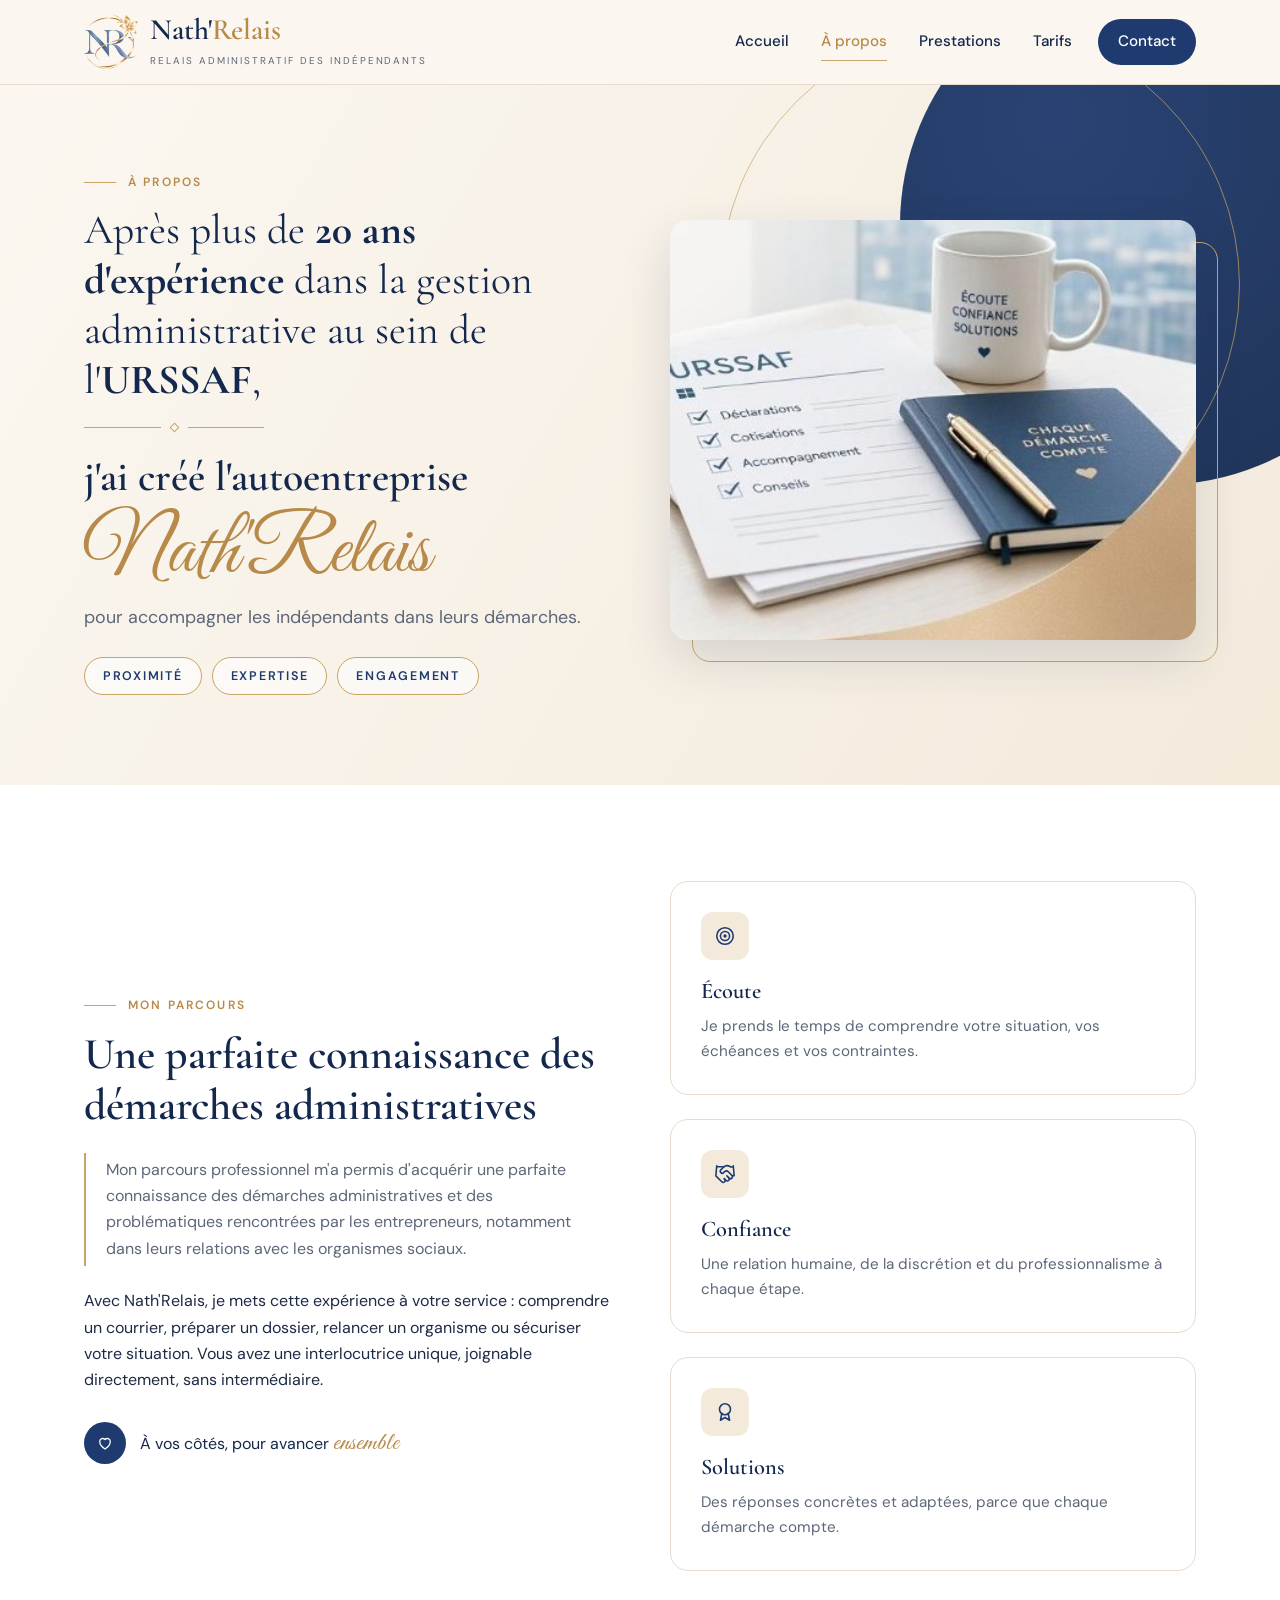
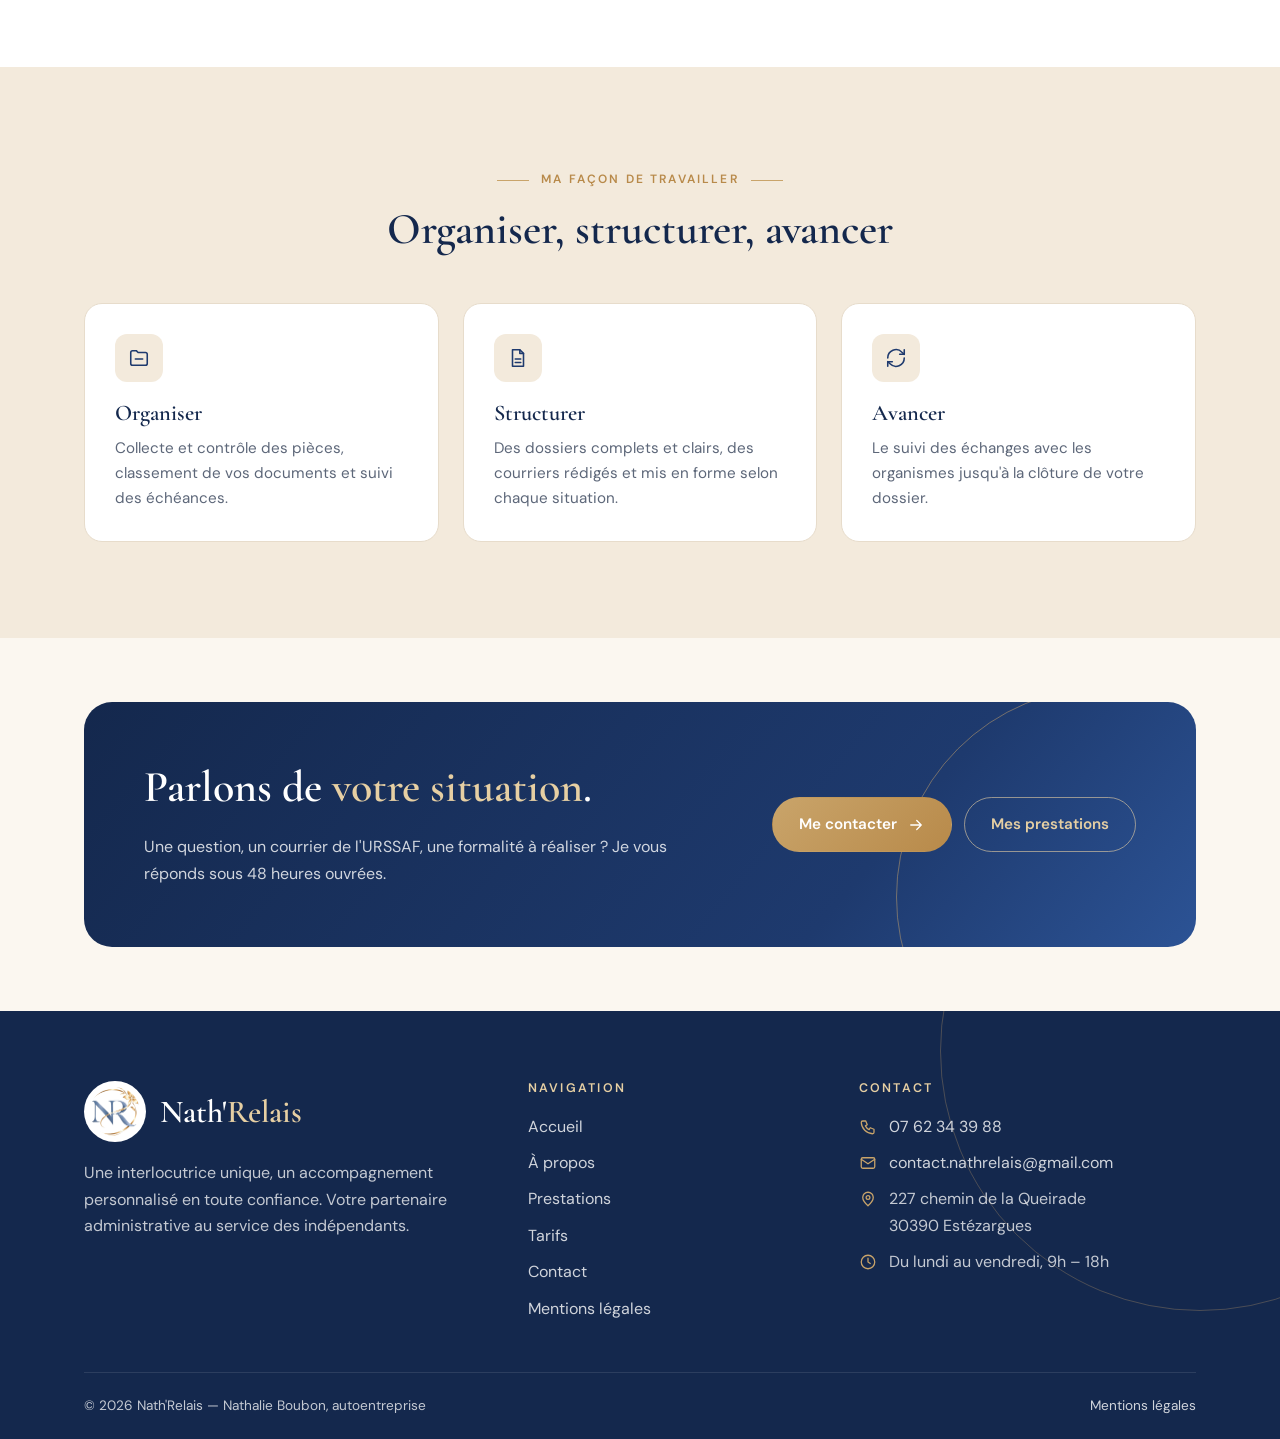
==== a-propos.html @ 30c9ab48 "Site vitrine Nath'Relais : 6 pages, charte bleu/champagne, formulaire de contact Accueil, À propos, " ====
<!DOCTYPE html>
<html lang="fr">
<head>
<meta charset="utf-8">
<meta name="viewport" content="width=device-width, initial-scale=1">
<title>À propos — Nath'Relais</title>
<meta name="description" content="Après plus de 20 ans d'expérience dans la gestion administrative au sein de l'URSSAF, Nathalie a créé Nath'Relais pour accompagner les indépendants.">
<meta name="theme-color" content="#14284d">
<meta property="og:type" content="website">
<meta property="og:title" content="À propos — Nath'Relais">
<meta property="og:description" content="Après plus de 20 ans d'expérience dans la gestion administrative au sein de l'URSSAF, Nathalie a créé Nath'Relais pour accompagner les indépendants.">
<meta property="og:image" content="assets/img/logo.png">
<link rel="icon" type="image/png" sizes="32x32" href="assets/img/favicon-32.png">
<link rel="apple-touch-icon" href="assets/img/apple-touch-icon.png">
<link rel="preconnect" href="https://fonts.googleapis.com">
<link rel="preconnect" href="https://fonts.gstatic.com" crossorigin>
<link href="https://fonts.googleapis.com/css2?family=Cormorant+Garamond:wght@500;600;700&family=DM+Sans:wght@400;500;600;700&family=Great+Vibes&display=swap" rel="stylesheet">
<link rel="stylesheet" href="assets/css/style.css">
</head>
<body>
<a class="skip-link" href="#contenu">Aller au contenu</a>
<header class="site-header">
  <div class="container header-inner">
    <a class="brand" href="index.html" aria-label="Nath'Relais — accueil">
      <img src="assets/img/logo.png" alt="Logo Nath'Relais" width="54" height="53">
      <span>
        <span class="brand-name">Nath'<span>Relais</span></span>
        <span class="brand-tag">Relais administratif des indépendants</span>
      </span>
    </a>
    <button class="nav-toggle" type="button" aria-label="Ouvrir le menu" aria-expanded="false" aria-controls="main-nav"><svg viewBox="0 0 24 24" fill="none" stroke="currentColor" stroke-width="1.7" stroke-linecap="round" stroke-linejoin="round" aria-hidden="true"><path d="M4 7h16M4 12h16M4 17h16"/></svg></button>
    <nav class="main-nav" id="main-nav" aria-label="Navigation principale">
      <ul>
        <li><a href="index.html">Accueil</a></li><li><a href="a-propos.html" aria-current="page">À propos</a></li><li><a href="prestations.html">Prestations</a></li><li><a href="tarifs.html">Tarifs</a></li><li><a href="contact.html" class="nav-cta">Contact</a></li>
      </ul>
    </nav>
  </div>
</header>
<main id="contenu">
<section class="page-hero">
  <div class="container split">
    <div class="about-hero-text">
      <span class="eyebrow">À propos</span>
      <p class="big">Après plus de <strong>20 ans d'expérience</strong> dans la gestion administrative au sein de l'<strong>URSSAF</strong>,</p>
      <div class="divider"><span></span></div>
      <h1 class="big">j'ai créé l'autoentreprise <span class="script script-name">Nath'Relais</span></h1>
      <p class="lead">pour accompagner les indépendants dans leurs démarches.</p>
      <div class="pillars">
        <span class="pillar">Proximité</span>
        <span class="pillar">Expertise</span>
        <span class="pillar">Engagement</span>
      </div>
    </div>
    <div class="split-media">
      <img src="assets/img/apropos-bureau.jpg" alt="Dossier URSSAF, tasse « Écoute, confiance, solutions » et carnet « Chaque démarche compte »" width="430" height="375">
    </div>
  </div>
</section>

<section class="section bg-white">
  <div class="container split">
    <div class="reveal">
      <span class="eyebrow">Mon parcours</span>
      <h2>Une parfaite connaissance des démarches administratives</h2>
      <p class="quote-line">Mon parcours professionnel m'a permis d'acquérir une parfaite connaissance des démarches administratives et des problématiques rencontrées par les entrepreneurs, notamment dans leurs relations avec les organismes sociaux.</p>
      <p>Avec Nath'Relais, je mets cette expérience à votre service : comprendre un courrier, préparer un dossier, relancer un organisme ou sécuriser votre situation. Vous avez une interlocutrice unique, joignable directement, sans intermédiaire.</p>
      <div class="together">
        <span class="heart"><svg viewBox="0 0 24 24" fill="none" stroke="currentColor" stroke-width="1.7" stroke-linecap="round" stroke-linejoin="round" aria-hidden="true"><path d="M12 20s-7-4.4-7-10a4 4 0 0 1 7-2.6A4 4 0 0 1 19 10c0 5.6-7 10-7 10z"/></svg></span>
        <span>À vos côtés, pour avancer <em>ensemble</em></span>
      </div>
    </div>
    <div class="grid reveal">
      <div class="card">
        <div class="card-top"><span class="icon-box"><svg viewBox="0 0 24 24" fill="none" stroke="currentColor" stroke-width="1.7" stroke-linecap="round" stroke-linejoin="round" aria-hidden="true"><circle cx="12" cy="12" r="9"/><circle cx="12" cy="12" r="5"/><circle cx="12" cy="12" r="1"/></svg></span></div>
        <h3>Écoute</h3>
        <p>Je prends le temps de comprendre votre situation, vos échéances et vos contraintes.</p>
      </div>
      <div class="card">
        <div class="card-top"><span class="icon-box"><svg viewBox="0 0 24 24" fill="none" stroke="currentColor" stroke-width="1.7" stroke-linecap="round" stroke-linejoin="round" aria-hidden="true"><path d="m11 17 2 2a1 1 0 1 0 3-3"/><path d="m14 14 2.5 2.5a1 1 0 1 0 3-3l-3.88-3.88a3 3 0 0 0-4.24 0l-.88.88a1 1 0 1 1-3-3l2.81-2.81a5.79 5.79 0 0 1 7.06-.87l.47.28a2 2 0 0 0 1.42.25L21 4"/><path d="m21 3 1 11h-2"/><path d="M3 3 2 14l6.5 6.5a1 1 0 1 0 3-3"/><path d="M3 4h8"/></svg></span></div>
        <h3>Confiance</h3>
        <p>Une relation humaine, de la discrétion et du professionnalisme à chaque étape.</p>
      </div>
      <div class="card">
        <div class="card-top"><span class="icon-box"><svg viewBox="0 0 24 24" fill="none" stroke="currentColor" stroke-width="1.7" stroke-linecap="round" stroke-linejoin="round" aria-hidden="true"><circle cx="12" cy="9" r="6"/><path d="m8.5 13.5-1.5 7.5 5-3 5 3-1.5-7.5"/></svg></span></div>
        <h3>Solutions</h3>
        <p>Des réponses concrètes et adaptées, parce que chaque démarche compte.</p>
      </div>
    </div>
  </div>
</section>

<section class="section bg-beige">
  <div class="container">
    <div class="section-head center reveal">
      <span class="eyebrow">Ma façon de travailler</span>
      <h2>Organiser, structurer, avancer</h2>
    </div>
    <div class="grid grid-3">
      <div class="card reveal"><span class="icon-box"><svg viewBox="0 0 24 24" fill="none" stroke="currentColor" stroke-width="1.7" stroke-linecap="round" stroke-linejoin="round" aria-hidden="true"><path d="M3 6a2 2 0 0 1 2-2h4l2 2h8a2 2 0 0 1 2 2v10a2 2 0 0 1-2 2H5a2 2 0 0 1-2-2z"/><path d="M8 13h8"/></svg></span><h3>Organiser</h3><p>Collecte et contrôle des pièces, classement de vos documents et suivi des échéances.</p></div>
      <div class="card reveal"><span class="icon-box"><svg viewBox="0 0 24 24" fill="none" stroke="currentColor" stroke-width="1.7" stroke-linecap="round" stroke-linejoin="round" aria-hidden="true"><path d="M14 3H6v18h12V7z"/><path d="M14 3v4h4M9 13h6M9 17h6"/></svg></span><h3>Structurer</h3><p>Des dossiers complets et clairs, des courriers rédigés et mis en forme selon chaque situation.</p></div>
      <div class="card reveal"><span class="icon-box"><svg viewBox="0 0 24 24" fill="none" stroke="currentColor" stroke-width="1.7" stroke-linecap="round" stroke-linejoin="round" aria-hidden="true"><path d="M21 12a9 9 0 0 1-15.5 6.3L3 16"/><path d="M3 12A9 9 0 0 1 18.5 5.7L21 8"/><path d="M21 3v5h-5M3 21v-5h5"/></svg></span><h3>Avancer</h3><p>Le suivi des échanges avec les organismes jusqu'à la clôture de votre dossier.</p></div>
    </div>
  </div>
</section>

<section class="section-sm bg-cream">
  <div class="container">
    <div class="cta-band reveal">
      <div>
        <h2>Parlons de <em>votre situation</em>.</h2>
        <p>Une question, un courrier de l'URSSAF, une formalité à réaliser ? Je vous réponds sous 48 heures ouvrées.</p>
      </div>
      <div class="actions">
        <a class="btn btn-gold" href="contact.html">Me contacter <svg viewBox="0 0 24 24" fill="none" stroke="currentColor" stroke-width="1.7" stroke-linecap="round" stroke-linejoin="round" aria-hidden="true"><path d="M5 12h14M13 6l6 6-6 6"/></svg></a>
        <a class="btn btn-light" href="prestations.html">Mes prestations</a>
      </div>
    </div>
  </div>
</section>
</main>
<footer class="site-footer">
  <div class="container">
    <div class="footer-grid">
      <div>
        <div class="footer-brand">
          <img src="assets/img/logo.png" alt="" width="62" height="61">
          <span class="brand-name">Nath'<span>Relais</span></span>
        </div>
        <p>Une interlocutrice unique, un accompagnement personnalisé en toute confiance. Votre partenaire administrative au service des indépendants.</p>
      </div>
      <div>
        <h4>Navigation</h4>
        <ul>
          <li><a href="index.html">Accueil</a></li>
          <li><a href="a-propos.html">À propos</a></li>
          <li><a href="prestations.html">Prestations</a></li>
          <li><a href="tarifs.html">Tarifs</a></li>
          <li><a href="contact.html">Contact</a></li>
          <li><a href="mentions-legales.html">Mentions légales</a></li>
        </ul>
      </div>
      <div>
        <h4>Contact</h4>
        <ul class="footer-contact">
          <li><svg viewBox="0 0 24 24" fill="none" stroke="currentColor" stroke-width="1.7" stroke-linecap="round" stroke-linejoin="round" aria-hidden="true"><path d="M5 4h4l2 5-2.5 1.5a11 11 0 0 0 5 5L15 13l5 2v4a2 2 0 0 1-2 2A16 16 0 0 1 3 6a2 2 0 0 1 2-2"/></svg><a href="tel:+33762343988">07 62 34 39 88</a></li>
          <li><svg viewBox="0 0 24 24" fill="none" stroke="currentColor" stroke-width="1.7" stroke-linecap="round" stroke-linejoin="round" aria-hidden="true"><rect x="3" y="5" width="18" height="14" rx="2"/><path d="m3 7 9 6 9-6"/></svg><a href="mailto:contact.nathrelais@gmail.com">contact.nathrelais@gmail.com</a></li>
          <li><svg viewBox="0 0 24 24" fill="none" stroke="currentColor" stroke-width="1.7" stroke-linecap="round" stroke-linejoin="round" aria-hidden="true"><path d="M12 21s-7-6.2-7-11a7 7 0 0 1 14 0c0 4.8-7 11-7 11z"/><circle cx="12" cy="10" r="2.5"/></svg><span>227 chemin de la Queirade<br>30390 Estézargues</span></li>
          <li><svg viewBox="0 0 24 24" fill="none" stroke="currentColor" stroke-width="1.7" stroke-linecap="round" stroke-linejoin="round" aria-hidden="true"><circle cx="12" cy="12" r="9"/><path d="M12 7v5l3 2"/></svg><span>Du lundi au vendredi, 9h – 18h</span></li>
        </ul>
      </div>
    </div>
    <div class="footer-bottom">
      <span>© <span data-year>2026</span> Nath'Relais — Nathalie Boubon, autoentreprise</span>
      <a href="mentions-legales.html">Mentions légales</a>
    </div>
  </div>
</footer>
<script src="assets/js/main.js" defer></script>
</body>
</html>
---- assets/css/style.css ----
/* =========================================================
   Nath'Relais — feuille de style
   Palette : bleu marine / bleu logo / champagne / beige
   ========================================================= */

:root {
  --navy: #14284d;
  --navy-2: #1e3a6e;
  --blue: #2c5395;
  --blue-soft: #5b7bb0;
  --gold: #b88a4a;
  --gold-2: #c9a46a;
  --gold-light: #e6cfa3;
  --beige: #f3eadc;
  --beige-2: #ece0cc;
  --cream: #fbf7f0;
  --white: #ffffff;
  --text: #1d2a44;
  --muted: #5d6779;
  --line: #e7dccb;

  --font-title: "Cormorant Garamond", Georgia, "Times New Roman", serif;
  --font-body: "DM Sans", "Segoe UI", system-ui, -apple-system, sans-serif;
  --font-script: "Great Vibes", "Brush Script MT", cursive;

  --radius: 18px;
  --radius-sm: 12px;
  --shadow: 0 10px 30px rgba(20, 40, 77, 0.08);
  --shadow-lg: 0 20px 50px rgba(20, 40, 77, 0.14);
  --container: 1160px;
}

*,
*::before,
*::after { box-sizing: border-box; }

html { scroll-behavior: smooth; }

body {
  margin: 0;
  font-family: var(--font-body);
  font-size: 16px;
  line-height: 1.65;
  color: var(--text);
  background: var(--cream);
  -webkit-font-smoothing: antialiased;
}

img { max-width: 100%; display: block; }
a { color: var(--blue); text-decoration: none; }
a:hover { color: var(--gold); }

h1, h2, h3, h4 {
  font-family: var(--font-title);
  color: var(--navy);
  line-height: 1.15;
  margin: 0 0 .5em;
  font-weight: 600;
}
h1 { font-size: clamp(2.4rem, 5vw, 3.6rem); }
h2 { font-size: clamp(2rem, 3.6vw, 2.75rem); }
h3 { font-size: 1.45rem; }
p { margin: 0 0 1em; }

.container {
  width: 100%;
  max-width: var(--container);
  margin: 0 auto;
  padding: 0 24px;
}

.skip-link {
  position: absolute; left: -999px; top: 0;
  background: var(--navy); color: #fff; padding: 10px 16px; z-index: 100;
}
.skip-link:focus { left: 10px; top: 10px; }

/* ---------- Petits éléments ---------- */
.eyebrow {
  display: inline-flex; align-items: center; gap: 12px;
  font-size: .75rem; letter-spacing: .18em; text-transform: uppercase;
  font-weight: 600; color: var(--gold); margin-bottom: 14px;
}
.eyebrow::before { content: ""; width: 32px; height: 1px; background: var(--gold-2); }

.gold { color: var(--gold); }
.script { font-family: var(--font-script); font-weight: 400; color: var(--gold); }

.divider {
  display: flex; align-items: center; gap: 10px; width: 180px; margin: 18px 0 22px;
}
.divider::before, .divider::after { content: ""; flex: 1; height: 1px; background: var(--gold-2); }
.divider span { width: 7px; height: 7px; transform: rotate(45deg); border: 1px solid var(--gold-2); }
.divider.center { margin-left: auto; margin-right: auto; }

.btn {
  display: inline-flex; align-items: center; justify-content: center; gap: 10px;
  padding: 14px 26px; border-radius: 999px; font-weight: 600; font-size: .95rem;
  border: 1px solid transparent; cursor: pointer; transition: all .25s ease;
  font-family: var(--font-body);
}
.btn svg { width: 18px; height: 18px; }
.btn-primary { background: var(--navy-2); color: #fff; }
.btn-primary:hover { background: var(--navy); color: #fff; transform: translateY(-2px); box-shadow: var(--shadow); }
.btn-gold { background: linear-gradient(135deg, var(--gold-2), var(--gold)); color: #fff; }
.btn-gold:hover { color: #fff; transform: translateY(-2px); box-shadow: 0 10px 24px rgba(184,138,74,.35); }
.btn-outline { border-color: var(--navy-2); color: var(--navy-2); background: transparent; }
.btn-outline:hover { background: var(--navy-2); color: #fff; }
.btn-light { border-color: rgba(230,207,163,.6); color: var(--gold-light); background: transparent; }
.btn-light:hover { background: var(--gold-light); color: var(--navy); }

.icon-box {
  width: 48px; height: 48px; border-radius: 12px;
  display: inline-grid; place-items: center;
  background: var(--beige); color: var(--navy-2);
  flex-shrink: 0;
}
.icon-box svg { width: 22px; height: 22px; }
.icon-ring {
  width: 56px; height: 56px; border-radius: 50%;
  display: inline-grid; place-items: center;
  border: 1px solid var(--gold-2); color: var(--gold);
  flex-shrink: 0;
}
.icon-ring svg { width: 24px; height: 24px; }

.tag {
  display: inline-block; padding: 5px 14px; border-radius: 999px;
  background: var(--beige); border: 1px solid var(--beige-2);
  font-size: .7rem; letter-spacing: .12em; text-transform: uppercase;
  color: var(--gold); font-weight: 600;
}

/* ---------- En-tête ---------- */
.site-header {
  position: sticky; top: 0; z-index: 50;
  background: rgba(251, 247, 240, .92);
  backdrop-filter: blur(10px);
  -webkit-backdrop-filter: blur(10px);
  border-bottom: 1px solid var(--line);
}
.header-inner {
  display: flex; align-items: center; justify-content: space-between;
  height: 84px; gap: 20px;
}
.brand { display: flex; align-items: center; gap: 12px; color: var(--navy); }
.brand img { width: 54px; height: auto; }
.brand-name {
  font-family: var(--font-title); font-size: 1.85rem; font-weight: 600; line-height: 1;
  color: var(--navy);
}
.brand-name span { color: var(--gold); }
.brand-tag {
  display: block; font-family: var(--font-body); font-size: .62rem;
  letter-spacing: .2em; text-transform: uppercase; color: var(--muted); margin-top: 5px;
}

.main-nav ul { list-style: none; margin: 0; padding: 0; display: flex; align-items: center; gap: 4px; }
.main-nav a {
  display: block; padding: 10px 14px; border-radius: 999px;
  color: var(--navy); font-weight: 500; font-size: .95rem; position: relative;
}
.main-nav a:hover { color: var(--gold); }
.main-nav a[aria-current="page"] { color: var(--gold); }
.main-nav a[aria-current="page"]::after {
  content: ""; position: absolute; left: 14px; right: 14px; bottom: 4px;
  height: 1px; background: var(--gold-2);
}
.main-nav .nav-cta {
  background: var(--navy-2); color: #fff; padding: 10px 20px; margin-left: 8px;
}
.main-nav .nav-cta:hover, .main-nav .nav-cta[aria-current="page"] { background: var(--gold); color: #fff; }
.main-nav .nav-cta[aria-current="page"]::after { display: none; }

.nav-toggle {
  display: none; background: none; border: 0; cursor: pointer; padding: 8px;
  color: var(--navy);
}
.nav-toggle svg { width: 28px; height: 28px; }

/* ---------- Bandeau de page (pages internes) ---------- */
.page-hero {
  position: relative; overflow: hidden;
  background: linear-gradient(120deg, var(--cream) 0%, var(--beige) 100%);
  padding: 80px 0 90px;
}
.page-hero::after {
  content: ""; position: absolute; right: -140px; top: -120px;
  width: 520px; height: 520px; border-radius: 50%;
  background: radial-gradient(circle at 30% 30%, var(--navy-2), var(--navy));
  opacity: .95;
}
.page-hero::before {
  content: ""; position: absolute; right: 40px; top: -60px;
  width: 520px; height: 520px; border-radius: 50%;
  border: 1px solid var(--gold-2); opacity: .7; z-index: 1;
}
.page-hero .container { position: relative; z-index: 2; }
.page-hero h1 { max-width: 720px; }
.page-hero p.lead { max-width: 640px; font-size: 1.12rem; color: var(--muted); }

/* ---------- Sections ---------- */
.section { padding: 96px 0; }
.section-sm { padding: 64px 0; }
.bg-white { background: var(--white); }
.bg-beige { background: var(--beige); }
.bg-cream { background: var(--cream); }
.section-head { max-width: 680px; margin-bottom: 48px; }
.section-head.center { text-align: center; margin-left: auto; margin-right: auto; }
.section-head.center .eyebrow::after { content: ""; width: 32px; height: 1px; background: var(--gold-2); }
.section-head p { color: var(--muted); font-size: 1.05rem; }

/* ---------- Accueil : hero ---------- */
.hero {
  position: relative; overflow: hidden;
  background: linear-gradient(115deg, #fdf9f3 0%, #f6ecdf 55%, #efe2cf 100%);
}
.hero-grid {
  display: grid; grid-template-columns: 1.15fr .85fr; gap: 40px; align-items: center;
  min-height: 640px; padding: 70px 0 80px;
}
.hero-wordmark {
  font-family: var(--font-title); font-weight: 500;
  font-size: clamp(3.4rem, 8vw, 5.6rem); line-height: 1; margin: 0;
  color: var(--navy);
}
.hero-wordmark span { color: var(--gold-2); }
.hero h1 {
  font-family: var(--font-body); font-weight: 500; color: var(--navy-2);
  font-size: clamp(1.35rem, 2.4vw, 1.75rem); line-height: 1.35; margin: 0;
}
.hero h2 {
  font-family: var(--font-body); font-weight: 400; color: var(--navy-2);
  font-size: clamp(1.2rem, 2vw, 1.5rem); line-height: 1.35; margin: 0 0 14px;
}
.hero p { max-width: 560px; color: var(--text); }
.hero-actions { display: flex; flex-wrap: wrap; gap: 14px; margin-top: 28px; }

.values { display: flex; flex-wrap: wrap; gap: 22px 30px; margin-top: 28px; }
.value { display: flex; align-items: center; gap: 12px; }
.value strong {
  display: block; font-size: .8rem; letter-spacing: .1em; text-transform: uppercase; color: var(--navy);
}
.value small {
  display: block; font-size: .68rem; letter-spacing: .08em; text-transform: uppercase; color: var(--muted);
}

.hero-visual { position: relative; height: 100%; min-height: 520px; }
.hero-visual .wave {
  position: absolute; inset: -70px -40vw -80px -10px;
  background: linear-gradient(160deg, var(--blue) 0%, var(--navy-2) 45%, var(--navy) 100%);
  border-radius: 58% 0 0 46% / 50% 0 0 50%;
}
.hero-visual .wave-line {
  position: absolute; inset: -90px -40vw -100px -50px;
  border: 1px solid var(--gold-2); border-right: 0;
  border-radius: 58% 0 0 46% / 50% 0 0 50%;
  opacity: .8;
}
.hero-visual figure {
  position: absolute; left: 50%; top: 50%; transform: translate(-45%, -50%);
  margin: 0; width: min(330px, 80%);
  border-radius: 200px 200px 24px 24px; overflow: hidden;
  border: 6px solid rgba(255,255,255,.9);
  box-shadow: var(--shadow-lg);
}
.hero-visual figure img { width: 100%; height: 440px; object-fit: cover; }
.hero-badge {
  position: absolute; left: 0; bottom: 60px; z-index: 3;
  background: #fff; border-radius: 16px; padding: 14px 18px;
  box-shadow: var(--shadow-lg); display: flex; align-items: center; gap: 12px;
  max-width: 250px;
}
.hero-badge strong { font-family: var(--font-title); font-size: 2rem; color: var(--navy); line-height: 1; }
.hero-badge span { font-size: .8rem; color: var(--muted); line-height: 1.3; }

/* ---------- Cartes ---------- */
.grid { display: grid; gap: 24px; }
.grid-2 { grid-template-columns: repeat(2, 1fr); }
.grid-3 { grid-template-columns: repeat(3, 1fr); }
.grid-4 { grid-template-columns: repeat(4, 1fr); }

.card {
  background: var(--white); border: 1px solid var(--line);
  border-radius: var(--radius); padding: 30px;
  transition: transform .25s ease, box-shadow .25s ease, border-color .25s ease;
  position: relative;
}
.card:hover { transform: translateY(-4px); box-shadow: var(--shadow); border-color: var(--gold-light); }
.card h3 { margin: 18px 0 10px; font-size: 1.4rem; }
.card p { color: var(--muted); font-size: .95rem; margin: 0; }
.card .card-top { display: flex; justify-content: space-between; align-items: flex-start; gap: 12px; }
.card .sub {
  display: block; font-size: .72rem; letter-spacing: .14em; text-transform: uppercase;
  color: var(--gold); font-weight: 600; margin: -4px 0 12px;
}
.card-link {
  display: inline-flex; align-items: center; gap: 8px; margin-top: 18px;
  font-weight: 600; font-size: .9rem; color: var(--navy-2);
}
.card-link:hover { gap: 12px; }
.card-link svg { width: 18px; height: 18px; }

/* ---------- Bloc split ---------- */
.split { display: grid; grid-template-columns: 1fr 1fr; gap: 60px; align-items: center; }
.split-media { position: relative; }
.split-media img {
  border-radius: var(--radius); box-shadow: var(--shadow-lg);
  width: 100%; height: 420px; object-fit: cover;
}
.split-media::before {
  content: ""; position: absolute; inset: 22px -22px -22px 22px;
  border: 1px solid var(--gold-2); border-radius: var(--radius); z-index: -1;
}
.check-list { list-style: none; padding: 0; margin: 20px 0 0; }
.check-list li { display: flex; gap: 12px; align-items: flex-start; margin-bottom: 12px; }
.check-list svg { width: 20px; height: 20px; color: var(--gold); flex-shrink: 0; margin-top: 3px; }

.quote-line {
  border-left: 2px solid var(--gold-2); padding: 4px 0 4px 20px; margin: 22px 0;
  color: var(--muted);
}

/* ---------- Bandeau CTA ---------- */
.cta-band {
  position: relative; overflow: hidden;
  background: linear-gradient(130deg, var(--navy) 0%, var(--navy-2) 70%, var(--blue) 100%);
  color: #fff; border-radius: 28px; padding: 60px;
  display: grid; grid-template-columns: 1.4fr 1fr; gap: 30px; align-items: center;
}
.cta-band::after {
  content: ""; position: absolute; right: -120px; bottom: -160px; width: 420px; height: 420px;
  border-radius: 50%; border: 1px solid var(--gold-2); opacity: .5;
}
.cta-band h2 { color: #fff; }
.cta-band h2 em { font-style: normal; color: var(--gold-light); }
.cta-band p { color: rgba(255,255,255,.8); margin: 0; }
.cta-band .actions { display: flex; flex-wrap: wrap; gap: 12px; justify-content: flex-end; position: relative; z-index: 1; }

/* ---------- À propos ---------- */
.about-hero-text .big {
  font-family: var(--font-title); font-size: clamp(1.9rem, 3.4vw, 2.6rem);
  color: var(--navy); line-height: 1.2; margin: 0;
}
.about-hero-text .big strong { font-weight: 700; }
.about-hero-text .script-name { font-size: clamp(3.5rem, 7vw, 5rem); line-height: 1.1; display: block; margin: 6px 0; }
.pillars { display: flex; flex-wrap: wrap; gap: 10px; margin-top: 24px; }
.pillar {
  padding: 8px 18px; border-radius: 999px; border: 1px solid var(--gold-2);
  font-size: .78rem; letter-spacing: .14em; text-transform: uppercase; color: var(--navy-2); font-weight: 600;
  background: rgba(255,255,255,.6);
}
.together {
  display: flex; align-items: center; gap: 14px; margin-top: 28px; color: var(--navy);
}
.together .heart {
  width: 42px; height: 42px; border-radius: 50%; background: var(--navy-2); color: #fff;
  display: grid; place-items: center;
}
.together .heart svg { width: 18px; height: 18px; }
.together em { font-family: var(--font-script); font-style: normal; color: var(--gold); font-size: 1.6rem; }

.stat-row { display: grid; grid-template-columns: repeat(3, 1fr); gap: 24px; }
.stat {
  text-align: center; padding: 34px 20px; border-radius: var(--radius); background: #fff;
  border: 1px solid var(--line);
}
.stat strong { display: block; font-family: var(--font-title); font-size: 3rem; color: var(--navy); line-height: 1; }
.stat span { color: var(--muted); font-size: .92rem; }

/* ---------- Tarifs ---------- */
.price-group-title {
  display: flex; align-items: center; gap: 14px; margin: 0 0 22px;
  font-size: .78rem; letter-spacing: .16em; text-transform: uppercase;
  color: var(--navy-2); font-weight: 600; font-family: var(--font-body);
}
.price-group-title::before { content: ""; width: 32px; height: 1px; background: var(--gold-2); }
.price-card { display: flex; flex-direction: column; }
.price-card p { flex: 1; }
.price {
  border-top: 1px solid var(--line); margin-top: 24px; padding-top: 20px;
  display: flex; align-items: baseline; gap: 8px;
}
.price strong { font-family: var(--font-title); font-size: 2.6rem; color: var(--navy); line-height: 1; }
.price span { color: var(--muted); font-size: .85rem; }
.price-card.featured { border-color: var(--gold-2); box-shadow: var(--shadow); }

.cabinet-grid { display: grid; grid-template-columns: 1.3fr 1fr; gap: 24px; }
.cabinet-card { border: 1px solid var(--gold-2); box-shadow: var(--shadow-lg); padding: 40px 36px 30px; }
.ribbon {
  position: absolute; top: -13px; left: 30px;
  background: linear-gradient(135deg, var(--gold-2), var(--gold)); color: #fff;
  font-size: .68rem; letter-spacing: .16em; text-transform: uppercase; font-weight: 700;
  padding: 5px 14px; border-radius: 999px;
}
.cabinet-card ul { list-style: none; padding: 0; margin: 20px 0; }
.cabinet-card li { display: flex; gap: 10px; align-items: flex-start; padding: 6px 0; color: var(--text); font-size: .95rem; }
.cabinet-card li svg { width: 18px; height: 18px; color: var(--gold); flex-shrink: 0; margin-top: 3px; }
.cabinet-foot {
  border-top: 1px solid var(--line); padding-top: 16px; margin-top: 10px;
  font-size: .75rem; letter-spacing: .14em; text-transform: uppercase; color: var(--gold); font-weight: 600;
}
.volume-card {
  background: var(--beige); border: 1px solid var(--beige-2); border-radius: var(--radius);
  padding: 40px 36px; display: flex; flex-direction: column;
}
.volume-card p { color: var(--muted); flex: 1; }
.note {
  margin-top: 40px; padding: 20px 24px; border-radius: var(--radius-sm);
  background: #fff; border: 1px dashed var(--gold-2); color: var(--muted); font-size: .92rem;
  display: flex; gap: 14px; align-items: flex-start;
}
.note svg { width: 22px; height: 22px; color: var(--gold); flex-shrink: 0; margin-top: 2px; }

/* ---------- Contact ---------- */
.contact-hero {
  position: relative; overflow: hidden; color: #fff;
  background:
    radial-gradient(1200px 500px at 85% -10%, rgba(44,83,149,.55), transparent 60%),
    linear-gradient(160deg, #0f1f3d 0%, var(--navy) 55%, #0c1830 100%);
  padding: 70px 0 90px;
}
.contact-hero::before {
  content: ""; position: absolute; right: -200px; top: -200px; width: 640px; height: 640px;
  border-radius: 50%; border: 1px solid rgba(201,164,106,.45);
}
.contact-hero::after {
  content: ""; position: absolute; left: -160px; bottom: -260px; width: 560px; height: 560px;
  border-radius: 50%; border: 1px solid rgba(201,164,106,.25);
}
.contact-hero .container { position: relative; z-index: 1; }
.contact-brand { text-align: center; margin-bottom: 50px; }
.contact-brand .wordmark {
  font-family: var(--font-title); font-weight: 500; font-size: clamp(3rem, 7vw, 4.6rem);
  color: var(--gold-light); line-height: 1; margin: 0;
}
.contact-brand .wordmark { text-transform: none; letter-spacing: 0; }
.contact-brand .divider { margin: 16px auto; }
.contact-brand .divider::before, .contact-brand .divider::after { background: var(--gold-2); }
.contact-brand p {
  letter-spacing: .24em; text-transform: uppercase; font-size: .78rem; color: rgba(255,255,255,.75); margin: 0;
}
.contact-grid { display: grid; grid-template-columns: 1fr 1.05fr; gap: 50px; align-items: center; }
.contact-info h1 {
  color: #fff; font-family: var(--font-body); font-weight: 500; letter-spacing: .08em;
  font-size: clamp(2rem, 4vw, 2.8rem); text-transform: uppercase; margin: 0;
}
.contact-info .subtitle {
  color: var(--gold-2); letter-spacing: .2em; text-transform: uppercase; font-size: .9rem; margin: 6px 0 0;
}
.contact-info .divider { margin: 22px 0 26px; }
.contact-list { list-style: none; margin: 0; padding: 0; display: grid; gap: 18px; }
.contact-list li { display: flex; align-items: center; gap: 16px; }
.contact-list .ic {
  width: 46px; height: 46px; border-radius: 50%; border: 1px solid rgba(201,164,106,.6);
  display: grid; place-items: center; color: var(--gold-light); flex-shrink: 0;
}
.contact-list .ic svg { width: 20px; height: 20px; }
.contact-list small {
  display: block; font-size: .7rem; letter-spacing: .16em; text-transform: uppercase; color: rgba(255,255,255,.55);
}
.contact-list a, .contact-list span.v { color: #fff; font-size: 1.05rem; }
.contact-list a:hover { color: var(--gold-light); }
.contact-info .motto { font-style: italic; color: var(--gold-light); margin-top: 26px; }
.map-card {
  background: var(--cream); border-radius: 28px; padding: 22px;
  border: 2px solid var(--gold-2); box-shadow: 0 30px 60px rgba(0,0,0,.35);
}
.map-card h2 {
  text-align: center; font-family: var(--font-body); font-weight: 500; font-size: 1.1rem;
  letter-spacing: .22em; text-transform: uppercase; color: var(--gold); margin: 6px 0 4px;
}
.map-card .divider { margin: 8px auto 16px; width: 140px; }
.map-card iframe {
  width: 100%; height: 330px; border: 0; border-radius: 18px; display: block;
  filter: sepia(.25) saturate(.85);
}
.map-card .map-link { display: block; text-align: center; font-size: .82rem; margin-top: 10px; color: var(--navy-2); }

.info-strip { margin-top: -50px; position: relative; z-index: 2; }
.info-strip .card { padding: 24px; }
.info-strip .card small {
  display: block; margin-top: 14px; font-size: .7rem; letter-spacing: .14em; text-transform: uppercase; color: var(--muted);
}
.info-strip .card .val { display: block; font-size: .92rem; color: var(--navy); font-weight: 600; margin: 4px 0 8px; word-break: break-word; }
.info-strip .card p { font-size: .85rem; }

.form-layout { display: grid; grid-template-columns: .9fr 1.1fr; gap: 60px; align-items: start; }
.steps { list-style: none; padding: 0; margin: 30px 0 0; display: grid; gap: 22px; }
.steps li { display: flex; gap: 16px; }
.steps .num {
  width: 38px; height: 38px; border-radius: 50%; border: 1px solid var(--gold-2);
  display: grid; place-items: center; color: var(--gold); font-family: var(--font-title); font-size: 1.15rem;
  flex-shrink: 0;
}
.steps strong { display: block; color: var(--navy); }
.steps span { color: var(--muted); font-size: .92rem; }

.form-card { background: #fff; border: 1px solid var(--line); border-radius: 22px; padding: 36px; box-shadow: var(--shadow); }
.form-card h2 { font-size: 1.7rem; margin-bottom: 4px; }
.form-card > p { color: var(--muted); font-size: .9rem; margin-bottom: 24px; }
.form-row { display: grid; grid-template-columns: 1fr 1fr; gap: 16px; }
.field { margin-bottom: 18px; }
.field label { display: block; font-weight: 600; font-size: .85rem; color: var(--navy); margin-bottom: 6px; }
.field label .req { color: var(--gold); }
.field input, .field select, .field textarea {
  width: 100%; font: inherit; font-size: .95rem; color: var(--text);
  padding: 13px 16px; border: 1px solid var(--line); border-radius: 12px; background: var(--cream);
  transition: border-color .2s, box-shadow .2s, background .2s;
}
.field textarea { min-height: 150px; resize: vertical; }
.field input:focus, .field select:focus, .field textarea:focus {
  outline: none; border-color: var(--gold-2); background: #fff; box-shadow: 0 0 0 4px rgba(201,164,106,.18);
}
.field input:user-invalid, .field textarea:user-invalid, .field select:user-invalid { border-color: #c0563c; }
.consent { display: flex; gap: 10px; align-items: flex-start; font-size: .82rem; color: var(--muted); margin: 4px 0 20px; }
.consent input { margin-top: 4px; accent-color: var(--navy-2); }
.hp { position: absolute !important; left: -9999px !important; height: 0; overflow: hidden; }
.form-card .btn { width: 100%; padding: 16px; }
.form-status { margin-top: 16px; padding: 14px 18px; border-radius: 12px; font-size: .92rem; display: none; }
.form-status.ok { display: block; background: #eef5ee; color: #2d5b35; border: 1px solid #cfe3d1; }
.form-status.err { display: block; background: #fbefec; color: #8a3423; border: 1px solid #f0d2ca; }
.btn[disabled] { opacity: .7; cursor: wait; }

/* ---------- Mentions légales ---------- */
.legal-layout { display: grid; grid-template-columns: .8fr 1.4fr; gap: 60px; align-items: start; }
.legal-table { background: #fff; border: 1px solid var(--line); border-radius: var(--radius); overflow: hidden; }
.legal-table dl { margin: 0; }
.legal-table .row { display: grid; grid-template-columns: 190px 1fr; border-bottom: 1px solid var(--line); }
.legal-table .row:last-child { border-bottom: 0; }
.legal-table dt {
  padding: 16px 22px; font-size: .72rem; letter-spacing: .16em; text-transform: uppercase; color: var(--muted);
}
.legal-table dd { margin: 0; padding: 16px 22px; color: var(--navy); font-weight: 500; }
.legal-cards { display: grid; grid-template-columns: 1fr 1fr; gap: 20px; margin-top: 20px; }
.legal-cards .card { background: var(--beige); border-color: var(--beige-2); }
.legal-text { margin-top: 60px; }
.legal-text h3 { font-size: 1.5rem; margin-top: 34px; }
.legal-text p, .legal-text li { color: var(--muted); }

/* ---------- Pied de page ---------- */
.site-footer {
  background: var(--navy); color: rgba(255,255,255,.75); padding: 70px 0 0; margin-top: 0;
  position: relative; overflow: hidden;
}
.site-footer::before {
  content: ""; position: absolute; right: -180px; top: -220px; width: 520px; height: 520px;
  border-radius: 50%; border: 1px solid rgba(201,164,106,.3);
}
.footer-grid { display: grid; grid-template-columns: 1.4fr 1fr 1.2fr; gap: 50px; position: relative; }
.footer-brand { display: flex; align-items: center; gap: 14px; margin-bottom: 18px; }
.footer-brand img { width: 62px; background: #fff; border-radius: 50%; padding: 6px; }
.footer-brand .brand-name { color: #fff; font-size: 2rem; }
.footer-brand .brand-name span { color: var(--gold-light); }
.site-footer h4 {
  font-family: var(--font-body); color: var(--gold-light); font-size: .78rem; letter-spacing: .18em;
  text-transform: uppercase; margin-bottom: 18px;
}
.site-footer ul { list-style: none; padding: 0; margin: 0; display: grid; gap: 10px; }
.site-footer a { color: rgba(255,255,255,.8); }
.site-footer a:hover { color: var(--gold-light); }
.footer-contact li { display: flex; gap: 12px; align-items: flex-start; }
.footer-contact svg { width: 18px; height: 18px; color: var(--gold-2); flex-shrink: 0; margin-top: 4px; }
.footer-bottom {
  border-top: 1px solid rgba(255,255,255,.1); margin-top: 50px; padding: 22px 0;
  display: flex; justify-content: space-between; flex-wrap: wrap; gap: 10px; font-size: .85rem;
  position: relative;
}

/* ---------- Animations ---------- */
.reveal { opacity: 0; transform: translateY(24px); transition: opacity .7s ease, transform .7s ease; }
.reveal.visible { opacity: 1; transform: none; }
@media (prefers-reduced-motion: reduce) {
  .reveal { opacity: 1; transform: none; transition: none; }
  html { scroll-behavior: auto; }
}

/* ---------- Responsive ---------- */
@media (max-width: 1080px) {
  .grid-4 { grid-template-columns: repeat(2, 1fr); }
  .main-nav a { padding: 10px 10px; }
}

@media (max-width: 960px) {
  .nav-toggle { display: inline-flex; }
  .main-nav {
    position: fixed; inset: 84px 0 auto 0; background: var(--cream);
    border-bottom: 1px solid var(--line); box-shadow: var(--shadow);
    max-height: 0; overflow: hidden; transition: max-height .35s ease;
  }
  .main-nav.open { max-height: 480px; }
  .main-nav ul { flex-direction: column; align-items: stretch; padding: 12px 24px 24px; gap: 2px; }
  .main-nav a { padding: 14px 6px; border-radius: 0; border-bottom: 1px solid var(--line); }
  .main-nav a[aria-current="page"]::after { display: none; }
  .main-nav .nav-cta { margin: 14px 0 0; text-align: center; border-radius: 999px; border: 0; }

  .hero-grid { grid-template-columns: 1fr; min-height: 0; padding: 50px 0 0; }
  .hero-visual { min-height: 460px; margin: 0 -24px; }
  .hero-visual .wave, .hero-visual .wave-line { inset: 40px -20px -40px -20px; border-radius: 50% 50% 0 0 / 30% 30% 0 0; }
  .hero-visual .wave-line { inset: 20px -10px -40px -10px; border-right: 1px solid var(--gold-2); }
  .hero-visual figure { transform: translate(-50%, -46%); }
  .hero-visual figure img { height: 360px; }
  .hero-badge { left: 24px; bottom: 30px; }

  .split, .contact-grid, .form-layout, .legal-layout, .cabinet-grid { grid-template-columns: 1fr; gap: 40px; }
  .grid-3 { grid-template-columns: 1fr 1fr; }
  .cta-band { grid-template-columns: 1fr; padding: 44px 32px; }
  .cta-band .actions { justify-content: flex-start; }
  .footer-grid { grid-template-columns: 1fr 1fr; }
  .footer-grid > :first-child { grid-column: 1 / -1; }
  .page-hero::after { width: 320px; height: 320px; right: -160px; top: -140px; }
  .page-hero::before { width: 320px; height: 320px; right: -60px; top: -100px; }
}

@media (max-width: 640px) {
  .container { padding: 0 16px; }
  .section { padding: 70px 0; }
  .header-inner { height: 72px; }
  .main-nav { inset: 72px 0 auto 0; }
  .brand img { width: 44px; }
  .brand-name { font-size: 1.55rem; }
  .brand-tag { display: none; }
  .grid-2, .grid-3, .grid-4, .stat-row, .legal-cards, .form-row { grid-template-columns: 1fr; }
  .form-row { gap: 0; }
  .card { padding: 24px; }
  .form-card { padding: 26px 20px; }
  .legal-table .row { grid-template-columns: 1fr; }
  .legal-table dt { padding: 14px 18px 0; }
  .legal-table dd { padding: 4px 18px 14px; }
  .footer-grid { grid-template-columns: 1fr; }
  .split-media::before { inset: 14px -10px -14px 14px; }
  .split-media img { height: 300px; }
  .map-card iframe { height: 260px; }
  .hero-visual { margin: 0 -16px; }
  .cabinet-card, .volume-card { padding: 34px 22px 24px; }
}
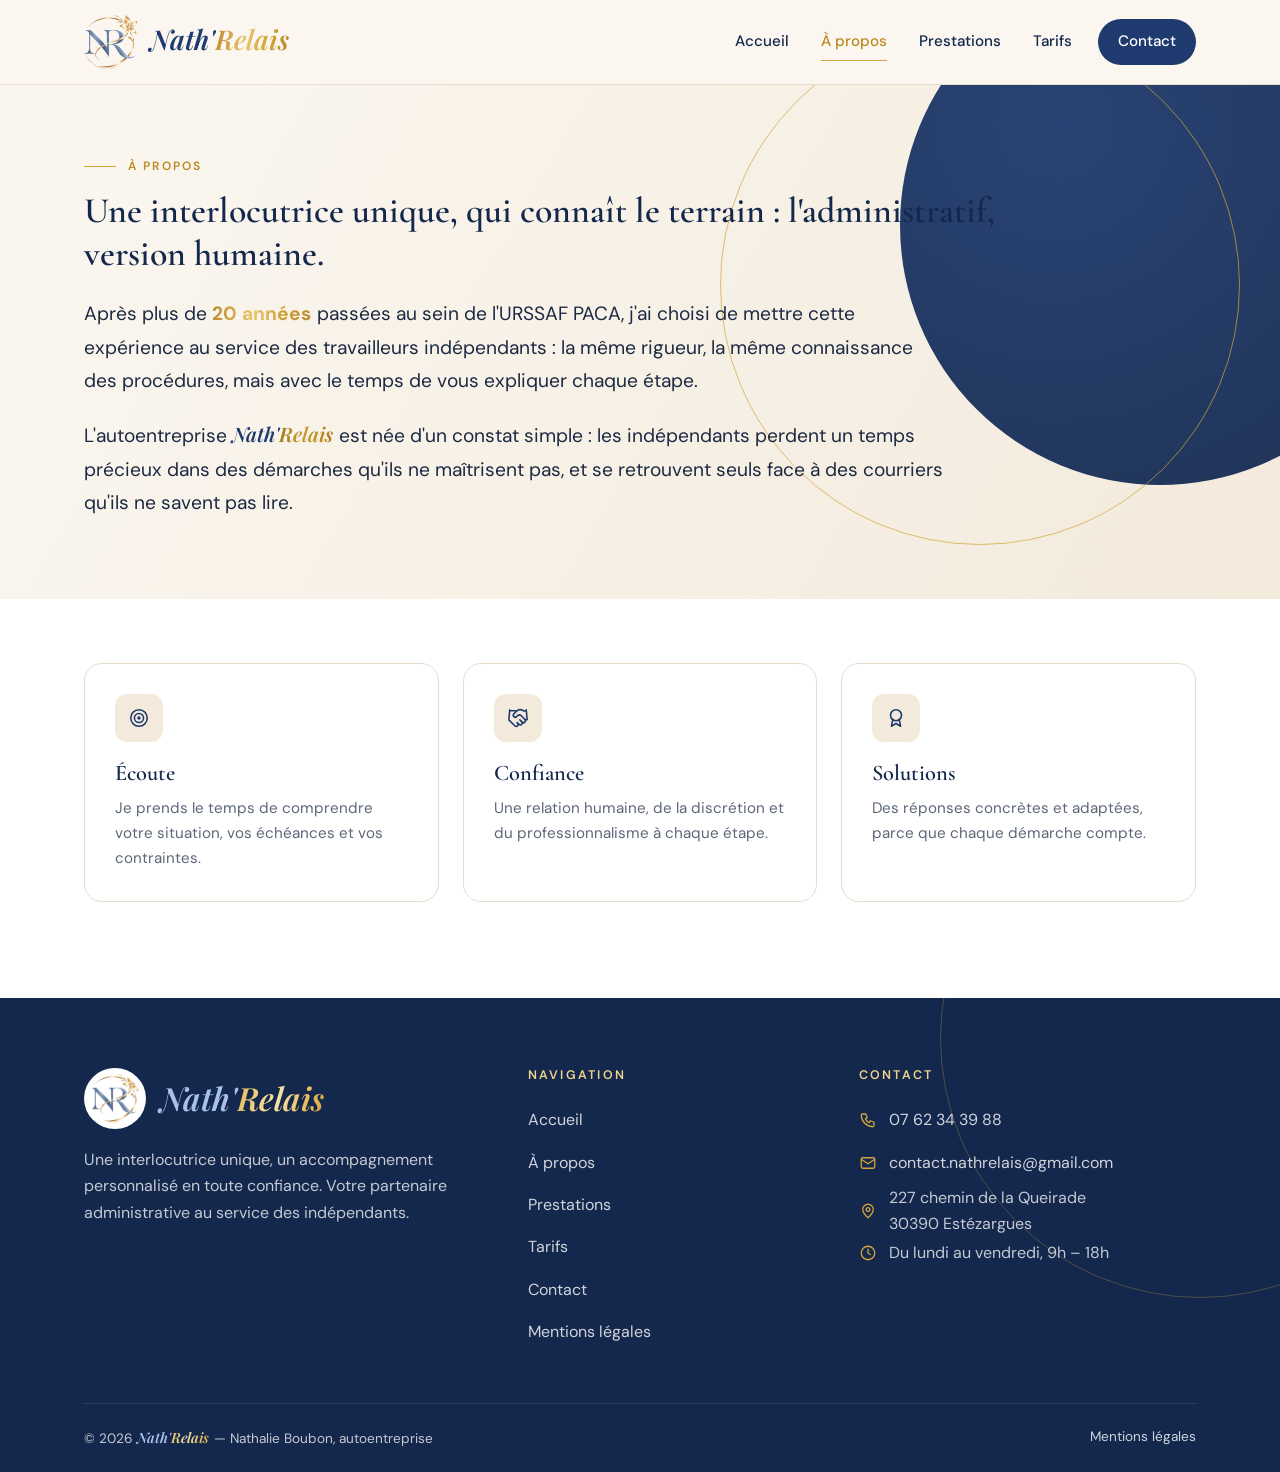
==== commit 89163c7e: "Retouches client : contenus, photos, police Nath'Relais, or, responsive - Pages À propos, Prestation" ====
--- a/a-propos.html
+++ b/a-propos.html
@@ -14,8 +14,8 @@
 <link rel="apple-touch-icon" href="assets/img/apple-touch-icon.png">
 <link rel="preconnect" href="https://fonts.googleapis.com">
 <link rel="preconnect" href="https://fonts.gstatic.com" crossorigin>
-<link href="https://fonts.googleapis.com/css2?family=Cormorant+Garamond:wght@500;600;700&family=DM+Sans:wght@400;500;600;700&family=Great+Vibes&display=swap" rel="stylesheet">
-<link rel="stylesheet" href="assets/css/style.css">
+<link href="https://fonts.googleapis.com/css2?family=Cormorant+Garamond:wght@500;600;700&family=DM+Sans:wght@400;500;600;700&family=Playfair+Display:ital,wght@0,500;0,600;1,500;1,600&display=swap" rel="stylesheet">
+<link rel="stylesheet" href="assets/css/style.css?v=202611141759">
 </head>
 <body>
 <a class="skip-link" href="#contenu">Aller au contenu</a>
@@ -25,7 +25,6 @@
       <img src="assets/img/logo.png" alt="Logo Nath'Relais" width="54" height="53">
       <span>
         <span class="brand-name">Nath'<span>Relais</span></span>
-        <span class="brand-tag">Relais administratif des indépendants</span>
       </span>
     </a>
     <button class="nav-toggle" type="button" aria-label="Ouvrir le menu" aria-expanded="false" aria-controls="main-nav"><svg viewBox="0 0 24 24" fill="none" stroke="currentColor" stroke-width="1.7" stroke-linecap="round" stroke-linejoin="round" aria-hidden="true"><path d="M4 7h16M4 12h16M4 17h16"/></svg></button>
@@ -37,82 +36,34 @@
   </div>
 </header>
 <main id="contenu">
-<section class="page-hero">
-  <div class="container split">
-    <div class="about-hero-text">
-      <span class="eyebrow">À propos</span>
-      <p class="big">Après plus de <strong>20 ans d'expérience</strong> dans la gestion administrative au sein de l'<strong>URSSAF</strong>,</p>
-      <div class="divider"><span></span></div>
-      <h1 class="big">j'ai créé l'autoentreprise <span class="script script-name">Nath'Relais</span></h1>
-      <p class="lead">pour accompagner les indépendants dans leurs démarches.</p>
-      <div class="pillars">
-        <span class="pillar">Proximité</span>
-        <span class="pillar">Expertise</span>
-        <span class="pillar">Engagement</span>
-      </div>
-    </div>
-    <div class="split-media">
-      <img src="assets/img/apropos-bureau.jpg" alt="Dossier URSSAF, tasse « Écoute, confiance, solutions » et carnet « Chaque démarche compte »" width="430" height="375">
+<section class="page-hero about-hero">
+  <div class="container">
+    <span class="eyebrow">À propos</span>
+    <h1>Une interlocutrice unique, qui connaît le terrain : l'administratif, version humaine.</h1>
+    <div class="about-text">
+      <p>Après plus de <strong class="gold">20 années</strong> passées au sein de l'URSSAF PACA, j'ai choisi de mettre cette expérience au service des travailleurs indépendants : la même rigueur, la même connaissance des procédures, mais avec le temps de vous expliquer chaque étape.</p>
+      <p>L'autoentreprise <span class="nr">Nath'<span>Relais</span></span> est née d'un constat simple : les indépendants perdent un temps précieux dans des démarches qu'ils ne maîtrisent pas, et se retrouvent seuls face à des courriers qu'ils ne savent pas lire.</p>
     </div>
   </div>
 </section>
 
 <section class="section bg-white">
-  <div class="container split">
-    <div class="reveal">
-      <span class="eyebrow">Mon parcours</span>
-      <h2>Une parfaite connaissance des démarches administratives</h2>
-      <p class="quote-line">Mon parcours professionnel m'a permis d'acquérir une parfaite connaissance des démarches administratives et des problématiques rencontrées par les entrepreneurs, notamment dans leurs relations avec les organismes sociaux.</p>
-      <p>Avec Nath'Relais, je mets cette expérience à votre service : comprendre un courrier, préparer un dossier, relancer un organisme ou sécuriser votre situation. Vous avez une interlocutrice unique, joignable directement, sans intermédiaire.</p>
-      <div class="together">
-        <span class="heart"><svg viewBox="0 0 24 24" fill="none" stroke="currentColor" stroke-width="1.7" stroke-linecap="round" stroke-linejoin="round" aria-hidden="true"><path d="M12 20s-7-4.4-7-10a4 4 0 0 1 7-2.6A4 4 0 0 1 19 10c0 5.6-7 10-7 10z"/></svg></span>
-        <span>À vos côtés, pour avancer <em>ensemble</em></span>
-      </div>
-    </div>
-    <div class="grid reveal">
-      <div class="card">
-        <div class="card-top"><span class="icon-box"><svg viewBox="0 0 24 24" fill="none" stroke="currentColor" stroke-width="1.7" stroke-linecap="round" stroke-linejoin="round" aria-hidden="true"><circle cx="12" cy="12" r="9"/><circle cx="12" cy="12" r="5"/><circle cx="12" cy="12" r="1"/></svg></span></div>
+  <div class="container">
+    <div class="grid grid-3">
+      <div class="card reveal">
+        <span class="icon-box"><svg viewBox="0 0 24 24" fill="none" stroke="currentColor" stroke-width="1.7" stroke-linecap="round" stroke-linejoin="round" aria-hidden="true"><circle cx="12" cy="12" r="9"/><circle cx="12" cy="12" r="5"/><circle cx="12" cy="12" r="1"/></svg></span>
         <h3>Écoute</h3>
         <p>Je prends le temps de comprendre votre situation, vos échéances et vos contraintes.</p>
       </div>
-      <div class="card">
-        <div class="card-top"><span class="icon-box"><svg viewBox="0 0 24 24" fill="none" stroke="currentColor" stroke-width="1.7" stroke-linecap="round" stroke-linejoin="round" aria-hidden="true"><path d="m11 17 2 2a1 1 0 1 0 3-3"/><path d="m14 14 2.5 2.5a1 1 0 1 0 3-3l-3.88-3.88a3 3 0 0 0-4.24 0l-.88.88a1 1 0 1 1-3-3l2.81-2.81a5.79 5.79 0 0 1 7.06-.87l.47.28a2 2 0 0 0 1.42.25L21 4"/><path d="m21 3 1 11h-2"/><path d="M3 3 2 14l6.5 6.5a1 1 0 1 0 3-3"/><path d="M3 4h8"/></svg></span></div>
+      <div class="card reveal">
+        <span class="icon-box"><svg viewBox="0 0 24 24" fill="none" stroke="currentColor" stroke-width="1.7" stroke-linecap="round" stroke-linejoin="round" aria-hidden="true"><path d="m11 17 2 2a1 1 0 1 0 3-3"/><path d="m14 14 2.5 2.5a1 1 0 1 0 3-3l-3.88-3.88a3 3 0 0 0-4.24 0l-.88.88a1 1 0 1 1-3-3l2.81-2.81a5.79 5.79 0 0 1 7.06-.87l.47.28a2 2 0 0 0 1.42.25L21 4"/><path d="m21 3 1 11h-2"/><path d="M3 3 2 14l6.5 6.5a1 1 0 1 0 3-3"/><path d="M3 4h8"/></svg></span>
         <h3>Confiance</h3>
         <p>Une relation humaine, de la discrétion et du professionnalisme à chaque étape.</p>
       </div>
-      <div class="card">
-        <div class="card-top"><span class="icon-box"><svg viewBox="0 0 24 24" fill="none" stroke="currentColor" stroke-width="1.7" stroke-linecap="round" stroke-linejoin="round" aria-hidden="true"><circle cx="12" cy="9" r="6"/><path d="m8.5 13.5-1.5 7.5 5-3 5 3-1.5-7.5"/></svg></span></div>
+      <div class="card reveal">
+        <span class="icon-box"><svg viewBox="0 0 24 24" fill="none" stroke="currentColor" stroke-width="1.7" stroke-linecap="round" stroke-linejoin="round" aria-hidden="true"><circle cx="12" cy="9" r="6"/><path d="m8.5 13.5-1.5 7.5 5-3 5 3-1.5-7.5"/></svg></span>
         <h3>Solutions</h3>
         <p>Des réponses concrètes et adaptées, parce que chaque démarche compte.</p>
-      </div>
-    </div>
-  </div>
-</section>
-
-<section class="section bg-beige">
-  <div class="container">
-    <div class="section-head center reveal">
-      <span class="eyebrow">Ma façon de travailler</span>
-      <h2>Organiser, structurer, avancer</h2>
-    </div>
-    <div class="grid grid-3">
-      <div class="card reveal"><span class="icon-box"><svg viewBox="0 0 24 24" fill="none" stroke="currentColor" stroke-width="1.7" stroke-linecap="round" stroke-linejoin="round" aria-hidden="true"><path d="M3 6a2 2 0 0 1 2-2h4l2 2h8a2 2 0 0 1 2 2v10a2 2 0 0 1-2 2H5a2 2 0 0 1-2-2z"/><path d="M8 13h8"/></svg></span><h3>Organiser</h3><p>Collecte et contrôle des pièces, classement de vos documents et suivi des échéances.</p></div>
-      <div class="card reveal"><span class="icon-box"><svg viewBox="0 0 24 24" fill="none" stroke="currentColor" stroke-width="1.7" stroke-linecap="round" stroke-linejoin="round" aria-hidden="true"><path d="M14 3H6v18h12V7z"/><path d="M14 3v4h4M9 13h6M9 17h6"/></svg></span><h3>Structurer</h3><p>Des dossiers complets et clairs, des courriers rédigés et mis en forme selon chaque situation.</p></div>
-      <div class="card reveal"><span class="icon-box"><svg viewBox="0 0 24 24" fill="none" stroke="currentColor" stroke-width="1.7" stroke-linecap="round" stroke-linejoin="round" aria-hidden="true"><path d="M21 12a9 9 0 0 1-15.5 6.3L3 16"/><path d="M3 12A9 9 0 0 1 18.5 5.7L21 8"/><path d="M21 3v5h-5M3 21v-5h5"/></svg></span><h3>Avancer</h3><p>Le suivi des échanges avec les organismes jusqu'à la clôture de votre dossier.</p></div>
-    </div>
-  </div>
-</section>
-
-<section class="section-sm bg-cream">
-  <div class="container">
-    <div class="cta-band reveal">
-      <div>
-        <h2>Parlons de <em>votre situation</em>.</h2>
-        <p>Une question, un courrier de l'URSSAF, une formalité à réaliser ? Je vous réponds sous 48 heures ouvrées.</p>
-      </div>
-      <div class="actions">
-        <a class="btn btn-gold" href="contact.html">Me contacter <svg viewBox="0 0 24 24" fill="none" stroke="currentColor" stroke-width="1.7" stroke-linecap="round" stroke-linejoin="round" aria-hidden="true"><path d="M5 12h14M13 6l6 6-6 6"/></svg></a>
-        <a class="btn btn-light" href="prestations.html">Mes prestations</a>
       </div>
     </div>
   </div>
@@ -150,11 +101,11 @@
       </div>
     </div>
     <div class="footer-bottom">
-      <span>© <span data-year>2026</span> Nath'Relais — Nathalie Boubon, autoentreprise</span>
+      <span>© <span data-year>2026</span> <span class="nr">Nath'<span>Relais</span></span> — Nathalie Boubon, autoentreprise</span>
       <a href="mentions-legales.html">Mentions légales</a>
     </div>
   </div>
 </footer>
-<script src="assets/js/main.js" defer></script>
+<script src="assets/js/main.js?v=202611141759" defer></script>
 </body>
 </html>
--- a/assets/css/style.css
+++ b/assets/css/style.css
@@ -8,9 +8,11 @@
   --navy-2: #1e3a6e;
   --blue: #2c5395;
   --blue-soft: #5b7bb0;
-  --gold: #b88a4a;
-  --gold-2: #c9a46a;
-  --gold-light: #e6cfa3;
+  --gold: #b98a22;
+  --gold-2: #d4a53a;
+  --gold-light: #eed38c;
+  --gold-metal: linear-gradient(105deg, #b8862a 0%, #e9c46a 42%, #d4a53a 66%, #b8862a 100%);
+  --gold-metal-light: linear-gradient(105deg, #e2b85a 0%, #f6e3a6 45%, #e9c46a 70%, #d4a53a 100%);
   --beige: #f3eadc;
   --beige-2: #ece0cc;
   --cream: #fbf7f0;
@@ -103,10 +105,10 @@
 .btn-primary { background: var(--navy-2); color: #fff; }
 .btn-primary:hover { background: var(--navy); color: #fff; transform: translateY(-2px); box-shadow: var(--shadow); }
 .btn-gold { background: linear-gradient(135deg, var(--gold-2), var(--gold)); color: #fff; }
-.btn-gold:hover { color: #fff; transform: translateY(-2px); box-shadow: 0 10px 24px rgba(184,138,74,.35); }
+.btn-gold:hover { color: #fff; transform: translateY(-2px); box-shadow: 0 10px 24px rgba(185,138,34,.35); }
 .btn-outline { border-color: var(--navy-2); color: var(--navy-2); background: transparent; }
 .btn-outline:hover { background: var(--navy-2); color: #fff; }
-.btn-light { border-color: rgba(230,207,163,.6); color: var(--gold-light); background: transparent; }
+.btn-light { border-color: rgba(238,211,140,.6); color: var(--gold-light); background: transparent; }
 .btn-light:hover { background: var(--gold-light); color: var(--navy); }
 
 .icon-box {
@@ -217,27 +219,28 @@
 }
 .hero-grid {
   display: grid; grid-template-columns: 1.15fr .85fr; gap: 40px; align-items: center;
-  min-height: 640px; padding: 70px 0 80px;
-}
-.hero-wordmark {
-  font-family: var(--font-title); font-weight: 500;
-  font-size: clamp(3.4rem, 8vw, 5.6rem); line-height: 1; margin: 0;
-  color: var(--navy);
-}
-.hero-wordmark span { color: var(--gold-2); }
-.hero h1 {
-  font-family: var(--font-body); font-weight: 500; color: var(--navy-2);
-  font-size: clamp(1.35rem, 2.4vw, 1.75rem); line-height: 1.35; margin: 0;
-}
-.hero h2 {
-  font-family: var(--font-body); font-weight: 400; color: var(--navy-2);
-  font-size: clamp(1.2rem, 2vw, 1.5rem); line-height: 1.35; margin: 0 0 14px;
-}
-.hero p { max-width: 560px; color: var(--text); }
+  min-height: 640px; padding-top: 70px; padding-bottom: 80px;
+}
+.hero-title {
+  font-family: var(--font-title); font-weight: 600; color: var(--navy);
+  font-size: clamp(2rem, 3.3vw, 2.85rem); line-height: 1.12; margin: 0 0 18px;
+  letter-spacing: -.01em;
+}
+.hero-title em { font-style: italic; color: var(--gold); font-weight: 500; }
+.hero-sub {
+  font-size: clamp(1.15rem, 1.8vw, 1.35rem); color: var(--navy-2); font-weight: 500; margin: 0 0 14px;
+}
+.hero-lead { max-width: 580px; color: var(--text); font-size: 1.08rem; line-height: 1.7; }
+.hero-lead strong { color: var(--navy); }
 .hero-actions { display: flex; flex-wrap: wrap; gap: 14px; margin-top: 28px; }
 
-.values { display: flex; flex-wrap: wrap; gap: 22px 30px; margin-top: 28px; }
-.value { display: flex; align-items: center; gap: 12px; }
+.values {
+  display: flex; flex-wrap: wrap; gap: 16px 22px; margin-top: 34px; padding-top: 26px;
+  border-top: 1px solid var(--line);
+}
+.value { display: flex; align-items: center; gap: 10px; }
+.values .icon-ring { width: 46px; height: 46px; }
+.values .icon-ring svg { width: 20px; height: 20px; }
 .value strong {
   display: block; font-size: .8rem; letter-spacing: .1em; text-transform: uppercase; color: var(--navy);
 }
@@ -259,12 +262,15 @@
 }
 .hero-visual figure {
   position: absolute; left: 50%; top: 50%; transform: translate(-45%, -50%);
-  margin: 0; width: min(330px, 80%);
+  margin: 0; width: min(390px, 84%);
   border-radius: 200px 200px 24px 24px; overflow: hidden;
   border: 6px solid rgba(255,255,255,.9);
   box-shadow: var(--shadow-lg);
 }
-.hero-visual figure img { width: 100%; height: 440px; object-fit: cover; }
+.hero-visual figure img { width: 100%; height: 500px; object-fit: cover; }
+.hero-badge.hero-badge-alt { left: auto; right: -10px; bottom: auto; top: 70px; padding: 12px 16px; }
+.hero-badge-alt .icon-box { width: 40px; height: 40px; }
+.hero-badge-alt b { display: block; color: var(--navy); font-size: .92rem; }
 .hero-badge {
   position: absolute; left: 0; bottom: 60px; z-index: 3;
   background: #fff; border-radius: 16px; padding: 14px 18px;
@@ -304,6 +310,7 @@
 /* ---------- Bloc split ---------- */
 .split { display: grid; grid-template-columns: 1fr 1fr; gap: 60px; align-items: center; }
 .split-media { position: relative; }
+.split.reverse .split-media { order: 2; }
 .split-media img {
   border-radius: var(--radius); box-shadow: var(--shadow-lg);
   width: 100%; height: 420px; object-fit: cover;
@@ -422,11 +429,11 @@
 }
 .contact-hero::before {
   content: ""; position: absolute; right: -200px; top: -200px; width: 640px; height: 640px;
-  border-radius: 50%; border: 1px solid rgba(201,164,106,.45);
+  border-radius: 50%; border: 1px solid rgba(212,165,58,.45);
 }
 .contact-hero::after {
   content: ""; position: absolute; left: -160px; bottom: -260px; width: 560px; height: 560px;
-  border-radius: 50%; border: 1px solid rgba(201,164,106,.25);
+  border-radius: 50%; border: 1px solid rgba(212,165,58,.25);
 }
 .contact-hero .container { position: relative; z-index: 1; }
 .contact-brand { text-align: center; margin-bottom: 50px; }
@@ -452,7 +459,7 @@
 .contact-list { list-style: none; margin: 0; padding: 0; display: grid; gap: 18px; }
 .contact-list li { display: flex; align-items: center; gap: 16px; }
 .contact-list .ic {
-  width: 46px; height: 46px; border-radius: 50%; border: 1px solid rgba(201,164,106,.6);
+  width: 46px; height: 46px; border-radius: 50%; border: 1px solid rgba(212,165,58,.6);
   display: grid; place-items: center; color: var(--gold-light); flex-shrink: 0;
 }
 .contact-list .ic svg { width: 20px; height: 20px; }
@@ -510,7 +517,7 @@
 }
 .field textarea { min-height: 150px; resize: vertical; }
 .field input:focus, .field select:focus, .field textarea:focus {
-  outline: none; border-color: var(--gold-2); background: #fff; box-shadow: 0 0 0 4px rgba(201,164,106,.18);
+  outline: none; border-color: var(--gold-2); background: #fff; box-shadow: 0 0 0 4px rgba(212,165,58,.18);
 }
 .field input:user-invalid, .field textarea:user-invalid, .field select:user-invalid { border-color: #c0563c; }
 .consent { display: flex; gap: 10px; align-items: flex-start; font-size: .82rem; color: var(--muted); margin: 4px 0 20px; }
@@ -545,7 +552,7 @@
 }
 .site-footer::before {
   content: ""; position: absolute; right: -180px; top: -220px; width: 520px; height: 520px;
-  border-radius: 50%; border: 1px solid rgba(201,164,106,.3);
+  border-radius: 50%; border: 1px solid rgba(212,165,58,.3);
 }
 .footer-grid { display: grid; grid-template-columns: 1.4fr 1fr 1.2fr; gap: 50px; position: relative; }
 .footer-brand { display: flex; align-items: center; gap: 14px; margin-bottom: 18px; }
@@ -594,12 +601,15 @@
   .main-nav a[aria-current="page"]::after { display: none; }
   .main-nav .nav-cta { margin: 14px 0 0; text-align: center; border-radius: 999px; border: 0; }
 
-  .hero-grid { grid-template-columns: 1fr; min-height: 0; padding: 50px 0 0; }
-  .hero-visual { min-height: 460px; margin: 0 -24px; }
+  .hero-grid { grid-template-columns: 1fr; min-height: 0; padding-top: 50px; padding-bottom: 0; }
+  .hero-text { padding-top: 20px; }
+  .hero-visual { min-height: 580px; margin: 0 -24px; }
   .hero-visual .wave, .hero-visual .wave-line { inset: 40px -20px -40px -20px; border-radius: 50% 50% 0 0 / 30% 30% 0 0; }
   .hero-visual .wave-line { inset: 20px -10px -40px -10px; border-right: 1px solid var(--gold-2); }
-  .hero-visual figure { transform: translate(-50%, -46%); }
-  .hero-visual figure img { height: 360px; }
+  .hero-visual figure { transform: translate(-50%, -50%); }
+  .hero-visual figure img { height: 420px; }
+  .hero-badge.hero-badge-alt { right: 20px; top: 60px; }
+  .split.reverse .split-media { order: 0; }
   .hero-badge { left: 24px; bottom: 30px; }
 
   .split, .contact-grid, .form-layout, .legal-layout, .cabinet-grid { grid-template-columns: 1fr; gap: 40px; }
@@ -634,3 +644,325 @@
   .hero-visual { margin: 0 -16px; }
   .cabinet-card, .volume-card { padding: 34px 22px 24px; }
 }
+
+/* =========================================================
+   Retouches client — novembre 2026
+   ========================================================= */
+:root {
+  --font-brand: "Playfair Display", Georgia, serif;
+  --blue-light: #a9c1ea;
+}
+body { font-variant-numeric: lining-nums; }
+
+/* Nom « Nath'Relais » uniforme : Nath' en bleu, Relais en or */
+.brand-name,
+.nr,
+.contact-brand .wordmark {
+  font-family: var(--font-brand);
+  font-style: italic;
+  font-weight: 600;
+  letter-spacing: 0;
+  text-transform: none;
+}
+.brand-name { font-size: 1.7rem; color: var(--navy-2); }
+.brand-name span { color: var(--gold); }
+.nr { color: var(--navy-2); white-space: nowrap; font-size: 1.04em; }
+.nr span { color: var(--gold); }
+.eyebrow .nr { font-size: 1.25em; }
+.site-footer .brand-name,
+.site-footer .nr,
+.contact-hero .nr,
+.cta-band .nr { color: var(--blue-light); }
+.site-footer .brand-name span,
+.site-footer .nr span,
+.contact-hero .nr span,
+.cta-band .nr span { color: var(--gold-light); }
+.contact-brand .wordmark .nr { font-size: 1em; }
+
+/* Chiffres clés : police lisible et identique */
+.stat strong,
+.hero-badge strong {
+  font-family: var(--font-brand);
+  font-style: italic;
+  font-weight: 600;
+  font-variant-numeric: lining-nums;
+  white-space: nowrap;
+}
+.stat strong { font-size: 2.6rem; color: var(--navy-2); }
+.hero-badge strong { font-size: 1.55rem; color: var(--navy-2); }
+
+/* Accueil — « Pour qui ? » */
+.section-head.wide { max-width: none; }
+.section-head .one-line { color: var(--blue); }
+@media (min-width: 1000px) {
+  .section-head .one-line { white-space: nowrap; font-size: 2.45rem; }
+  .section-head .one-line-sub { white-space: nowrap; }
+}
+
+/* FAQ */
+.faq-layout { display: grid; grid-template-columns: .9fr 1.1fr; gap: 60px; align-items: start; }
+.faq-photo { position: relative; margin: 28px 0 0; border-radius: var(--radius); overflow: hidden; box-shadow: var(--shadow-lg); }
+.faq-photo img { width: 100%; height: 300px; object-fit: cover; }
+.faq-photo figcaption {
+  position: absolute; left: 0; right: 0; bottom: 0; padding: 40px 20px 16px;
+  background: linear-gradient(transparent, rgba(20, 40, 77, .75));
+  color: #fff; font-weight: 600; font-size: .95rem;
+}
+.faq-item { border-bottom: 1px solid var(--line); }
+.faq-item:first-child { border-top: 1px solid var(--line); }
+.faq-item summary {
+  list-style: none; cursor: pointer; padding: 20px 40px 20px 0; position: relative;
+  font-family: var(--font-title); font-size: 1.3rem; font-weight: 600; color: var(--navy);
+}
+.faq-item summary::-webkit-details-marker { display: none; }
+.faq-item summary::after {
+  content: "+"; position: absolute; right: 4px; top: 50%; transform: translateY(-50%);
+  width: 28px; height: 28px; border-radius: 50%; border: 1px solid var(--gold-2);
+  display: grid; place-items: center; color: var(--gold); font-family: var(--font-body); font-size: 1.1rem; line-height: 1;
+}
+.faq-item[open] summary::after { content: "−"; }
+.faq-item summary:hover { color: var(--gold); }
+.faq-item p { color: var(--muted); margin: -4px 0 20px; padding-right: 30px; }
+
+/* Témoignages (section prête, commentée dans index.html) */
+.testimonial { margin: 0; display: flex; flex-direction: column; }
+.testimonial .quote-mark { font-family: var(--font-brand); font-size: 3rem; line-height: .8; color: var(--gold-2); }
+.testimonial blockquote { margin: 10px 0 24px; flex: 1; color: var(--text); font-size: 1rem; line-height: 1.7; }
+.testimonial figcaption { display: flex; align-items: center; gap: 14px; }
+.testimonial .avatar {
+  width: 48px; height: 48px; border-radius: 50%; flex-shrink: 0; object-fit: cover;
+  display: grid; place-items: center; background: var(--beige); border: 1px solid var(--gold-light);
+  font-family: var(--font-brand); font-style: italic; font-weight: 600; color: var(--navy-2);
+}
+.testimonial figcaption strong { display: block; color: var(--navy-2); }
+.testimonial figcaption small { color: var(--muted); font-size: .88rem; }
+
+/* À propos */
+.about-hero { padding: 90px 0 100px; }
+.about-hero h1 { max-width: 760px; }
+.about-text { max-width: 760px; margin-top: 26px; }
+.about-text p { font-size: 1.15rem; color: var(--text); line-height: 1.75; }
+.about-text strong.gold { color: var(--gold); }
+
+/* Prestations — bandeau avec photo */
+.page-hero .split-media img { height: 360px; }
+
+/* Tarifs — mention sans engagement */
+.pledge {
+  display: inline-flex; align-items: center; gap: 10px; margin: 0 0 22px;
+  padding: 10px 18px; border-radius: 999px; background: #fff; border: 1px solid var(--gold-2);
+  color: var(--navy); font-weight: 600; font-size: .95rem;
+}
+.pledge svg { width: 18px; height: 18px; color: var(--gold); flex-shrink: 0; }
+
+/* Mentions légales — téléphone et email même couleur que le texte */
+.legal-table dd a { color: inherit; }
+.legal-table dd a:hover { color: var(--gold); }
+
+@media (max-width: 960px) {
+  .faq-layout { grid-template-columns: 1fr; gap: 30px; }
+  .page-hero .split-media img { height: 280px; }
+}
+@media (max-width: 640px) {
+  .brand-name { font-size: 1.45rem; }
+  .pledge { border-radius: 16px; align-items: flex-start; }
+  .faq-photo img { height: 220px; }
+}
+.hero-badge { max-width: 300px; }
+@media (min-width: 760px) { .section-head .pledge { white-space: nowrap; } }
+
+
+/* =========================================================
+   Optimisation responsive — du petit téléphone au grand écran
+   ========================================================= */
+
+/* Formulaires : 16 px minimum pour éviter le zoom automatique sur iPhone */
+.field input, .field select, .field textarea { font-size: 16px; }
+
+/* Textes d'étiquettes : jamais sous 12 px */
+.value small, .tag, .card .sub, .ribbon, .legal-table dt,
+.info-strip .card small, .contact-list small { font-size: 12px; }
+
+/* Zones tactiles plus confortables, sans décaler la mise en page */
+.contact-list a, .info-strip .card .val, .map-link, .legal-table dd a,
+.card-link, .footer-bottom a, .consent a, .note a {
+  padding-top: 10px; padding-bottom: 10px; margin-top: -10px; margin-bottom: -10px;
+}
+.site-footer ul { gap: 2px; }
+.site-footer ul a { display: inline-block; padding: 7px 0; }
+.footer-contact li { align-items: center; }
+.footer-contact svg { margin-top: 0; }
+
+/* Pas d'effet de survol « collant » sur écran tactile */
+@media (hover: none) {
+  .card:hover, .btn:hover, .btn-primary:hover, .btn-gold:hover { transform: none; box-shadow: none; }
+  .card:hover { border-color: var(--line); }
+}
+
+/* Tablettes : pas de carte orpheline dans les grilles de 3 */
+@media (min-width: 641px) and (max-width: 960px) {
+  .grid-3 > :last-child:nth-child(odd) { grid-column: 1 / -1; }
+  .hero-text { max-width: 680px; }
+  .section { padding: 80px 0; }
+}
+
+/* Téléphones */
+@media (max-width: 640px) {
+  .section { padding: 64px 0; }
+  .section-sm { padding: 48px 0; }
+  .page-hero { padding: 56px 0 64px; }
+  .about-hero { padding: 56px 0 64px; }
+  .section-head { margin-bottom: 32px; }
+  .hero-grid { padding-top: 32px; }
+
+  /* « Pour qui ? » : cartes compactes, icône à gauche */
+  .grid-4 > .card {
+    display: grid; grid-template-columns: 48px 1fr; column-gap: 16px; align-items: start;
+  }
+  .grid-4 > .card .icon-box { grid-row: span 2; }
+  .grid-4 > .card h3 { margin: 2px 0 4px; font-size: 1.3rem; }
+
+  /* Chiffres clés : compacts, sur une ligne */
+  .stat-row { gap: 12px; }
+  .stat {
+    display: flex; align-items: center; gap: 18px; text-align: left; padding: 18px 22px;
+  }
+  .stat strong { font-size: 2rem; min-width: 96px; text-align: center; }
+
+  .cta-band { padding: 36px 22px; border-radius: 22px; }
+  .faq-item summary { font-size: 1.18rem; padding: 18px 40px 18px 0; }
+  .contact-hero { padding: 48px 0 80px; }
+  .contact-brand { margin-bottom: 36px; }
+  .footer-bottom { flex-direction: column; align-items: flex-start; }
+}
+
+/* Petits téléphones */
+@media (max-width: 480px) {
+  .hero-actions .btn, .cta-band .actions .btn { width: 100%; }
+  .cta-band .actions { width: 100%; }
+  .values { gap: 14px; }
+  .hero-badge { max-width: 240px; padding: 12px 14px; }
+  .hero-badge.hero-badge-alt { right: 12px; }
+  .hero-badge { left: 12px; }
+  .pledge { font-size: .9rem; }
+}
+
+/* Très petits téléphones (iPhone SE 1re gén., anciens Android) */
+@media (max-width: 360px) {
+  .container { padding: 0 14px; }
+  .hero-title { font-size: 1.85rem; }
+  h2 { font-size: 1.75rem; }
+  .brand-name { font-size: 1.3rem; }
+  .brand img { width: 40px; }
+  .brand { gap: 8px; }
+  .card { padding: 20px; }
+  .hero-visual figure { width: 88%; }
+  .hero-visual figure img { height: 380px; }
+  .hero-visual { min-height: 540px; }
+  .stat strong { font-size: 1.75rem; min-width: 84px; }
+  .legal-table dt, .legal-table dd { padding-left: 14px; padding-right: 14px; }
+}
+
+/* Grands écrans */
+@media (min-width: 1600px) {
+  :root { --container: 1280px; }
+  .section { padding: 110px 0; }
+  .hero-grid { min-height: 720px; }
+  .hero-visual figure { width: min(440px, 84%); }
+  .hero-visual figure img { height: 560px; }
+  .hero-title { font-size: 3.1rem; }
+}
+
+/* Très grands écrans (2K / 4K) */
+@media (min-width: 2200px) {
+  html { font-size: 112.5%; }
+  :root { --container: 1440px; }
+}
+
+
+/* =========================================================
+   Or véritable — même rendu doré métallique partout
+   ========================================================= */
+.hero-title em,
+.section-head h2 .gold, h2 .gold,
+.brand-name span,
+.nr span,
+.about-text strong.gold {
+  background: var(--gold-metal);
+  -webkit-background-clip: text; background-clip: text;
+  -webkit-text-fill-color: transparent; color: var(--gold);
+  -webkit-box-decoration-break: clone; box-decoration-break: clone;
+  padding-right: .06em;
+}
+.site-footer .brand-name span,
+.site-footer .nr span,
+.contact-hero .nr span,
+.cta-band .nr span,
+.cta-band h2 em {
+  background: var(--gold-metal-light);
+  -webkit-background-clip: text; background-clip: text;
+  -webkit-text-fill-color: transparent; color: var(--gold-light);
+}
+.btn-gold { background: var(--gold-metal); background-size: 140% 100%; color: #fff; text-shadow: 0 1px 1px rgba(120, 85, 10, .35); }
+.btn-gold:hover { background-position: 100% 0; }
+.ribbon { background: var(--gold-metal); }
+.hero-badge strong .gold { color: var(--gold); }
+
+
+/* =========================================================
+   Dernières retouches client
+   ========================================================= */
+
+/* 1 — « Nath'Relais » lisible dans les petites lignes de titre */
+.eyebrow .nr { font-size: 1.7em; font-weight: 700; letter-spacing: 0; vertical-align: -0.08em; }
+.eyebrow .nr span, p .nr span, dd .nr span, .lead .nr span {
+  background: linear-gradient(105deg, #9c7314 0%, #c99a2e 45%, #a87b14 100%);
+  -webkit-background-clip: text; background-clip: text; -webkit-text-fill-color: transparent;
+}
+
+/* 2 — Titres de page (h1) plus discrets, texte en dessous mis en valeur */
+.page-hero h1, .about-hero h1 { font-size: clamp(1.9rem, 2.8vw, 2.5rem); line-height: 1.18; }
+.about-hero h1 { max-width: 920px; }
+.about-text { max-width: 860px; margin-top: 22px; }
+.about-text p { font-size: 1.2rem; }
+.page-hero p.lead { font-size: 1.12rem; color: var(--text); }
+
+/* 3 — Moins d'espace entre le haut de page et la suite */
+.page-hero, .about-hero { padding: 64px 0 60px; }
+.page-hero + .section { padding-top: 64px; }
+
+/* 7 — Email sur une seule ligne (page Contact) */
+.info-strip .card .val { word-break: normal; overflow-wrap: normal; white-space: nowrap; }
+@media (min-width: 1081px) {
+  .info-strip .grid-4 { grid-template-columns: 1.35fr 1fr 1.15fr 1fr; }
+}
+@media (min-width: 641px) and (max-width: 1080px) {
+  .info-strip .card .val { white-space: normal; }
+}
+
+/* 9 — Titre « Je m'occupe de l'administratif… » sur 2 lignes */
+.two-lines { font-size: clamp(1.8rem, 2.5vw, 2.3rem); text-wrap: balance; }
+
+/* 10 — Bandeau final : titre et phrase chacun sur une ligne */
+.cta-band.cta-stack { grid-template-columns: 1fr; gap: 26px; }
+.cta-band.cta-stack .actions { justify-content: flex-start; }
+.cta-band.cta-stack h2 { margin-bottom: 10px; }
+@media (min-width: 1000px) {
+  .cta-band.cta-stack h2, .cta-band.cta-stack p { white-space: nowrap; }
+}
+
+@media (max-width: 640px) {
+  .page-hero, .about-hero { padding: 48px 0 48px; }
+  .page-hero + .section { padding-top: 48px; }
+  .about-text p { font-size: 1.08rem; }
+  .info-strip .card .val { white-space: normal; overflow-wrap: anywhere; }
+}
+
+/* Hiérarchie des titres : h1 > h2 > h3 sur toutes les pages */
+h2 { font-size: clamp(1.7rem, 2.4vw, 2.2rem); }
+.two-lines { font-size: clamp(1.7rem, 2.4vw, 2.2rem); }
+.contact-brand + .contact-grid h1 { font-size: clamp(2rem, 4vw, 2.8rem); }
+.eyebrow .nr { font-size: 2em; }
+@media (min-width: 1000px) {
+  .section-head .one-line { font-size: 2.2rem; }
+}
